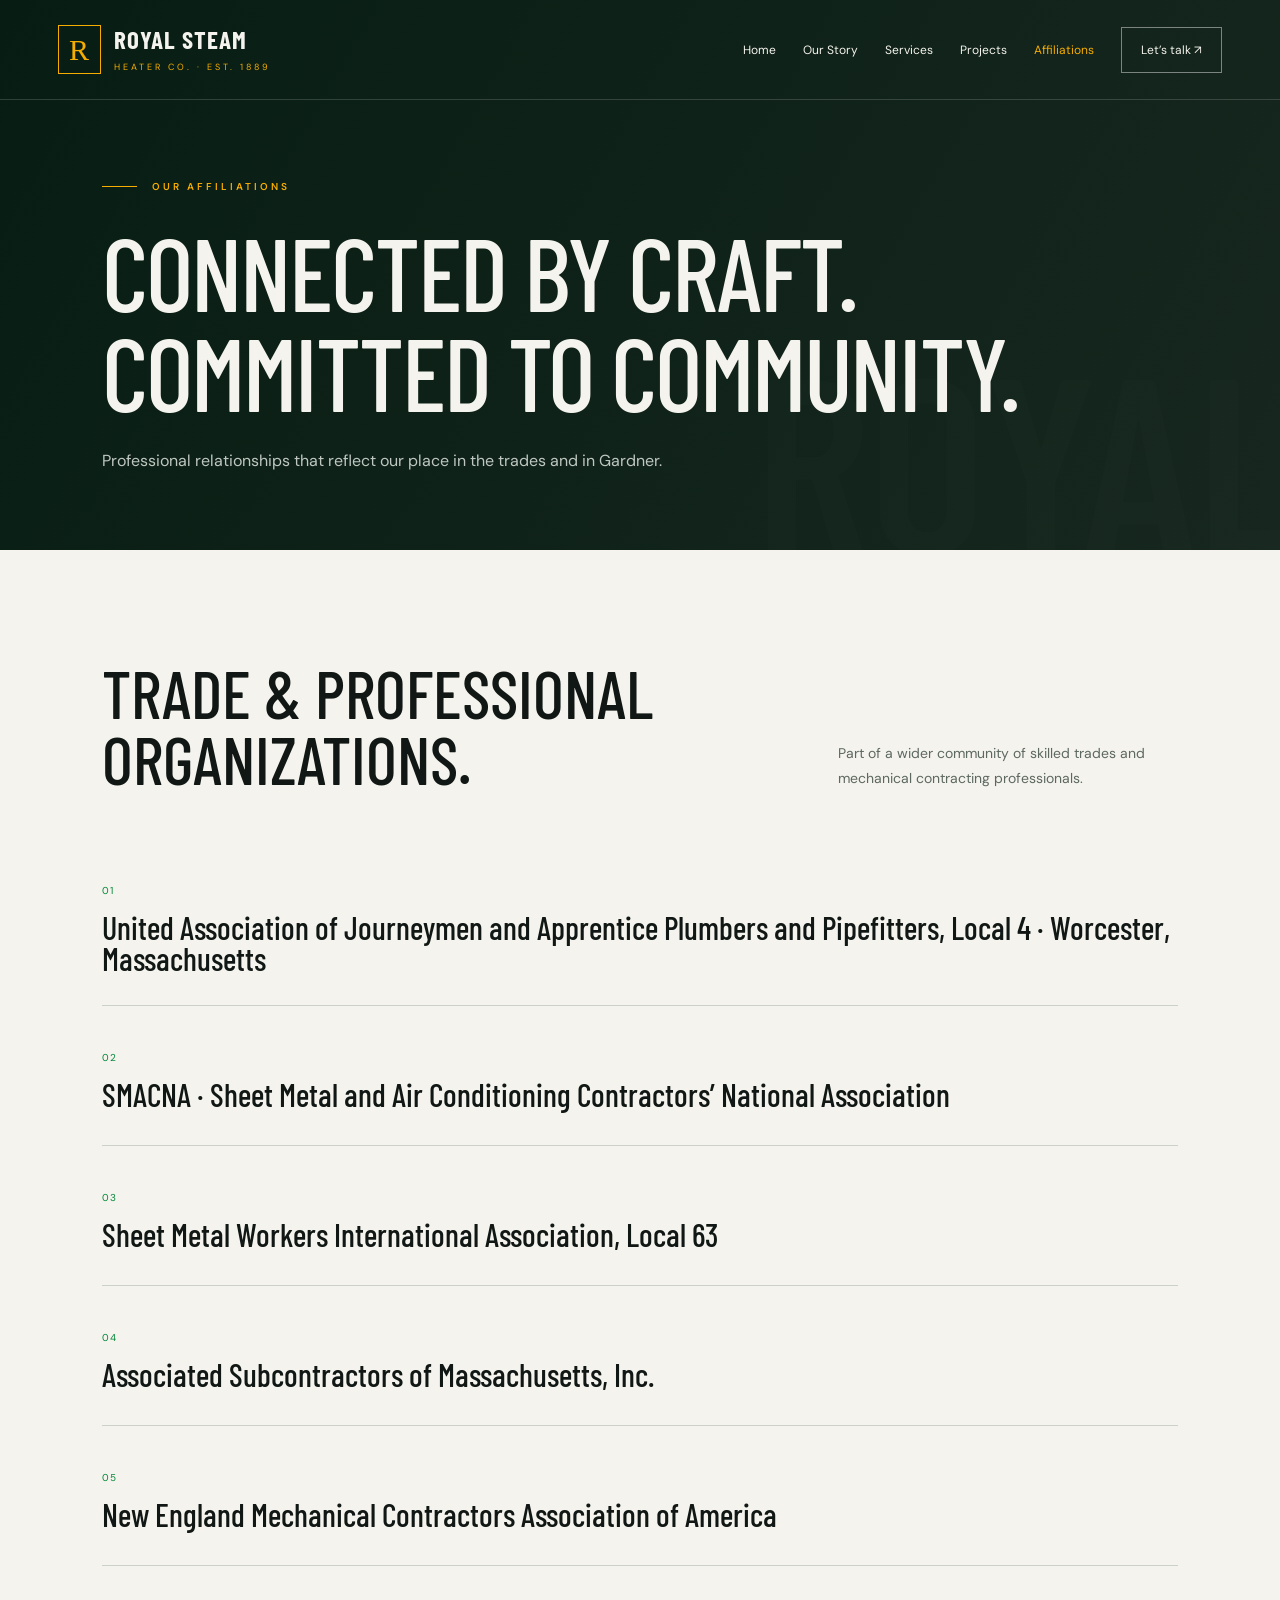
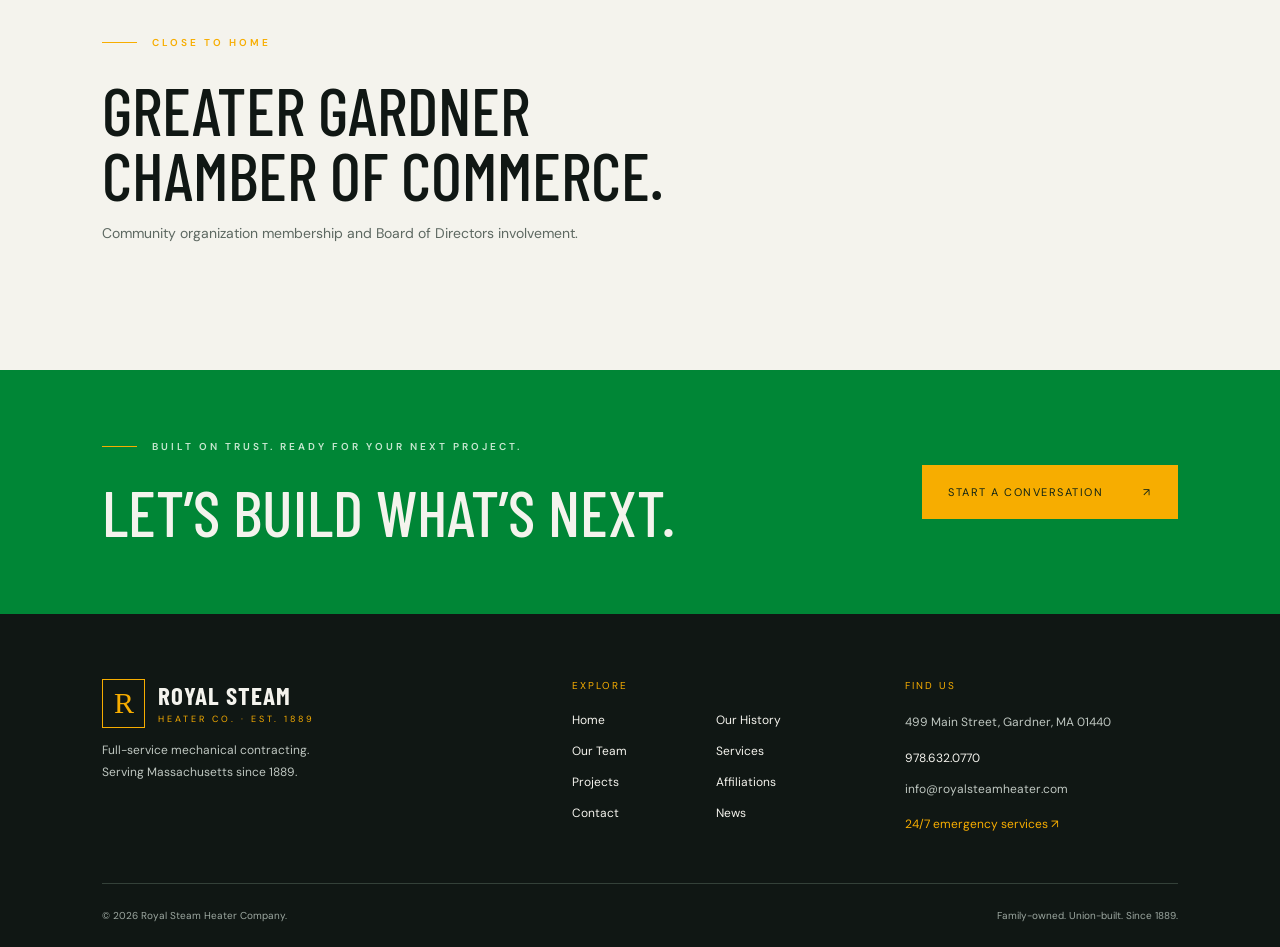
==== affiliations/index.html @ 874f2004 "Files Fix" ====
<!DOCTYPE html><html lang="en"><head><meta charset="UTF-8"><meta name="viewport" content="width=device-width,initial-scale=1"><meta name="description" content="Royal Steam Heater Company. Family-owned, full-service mechanical contracting for commercial, industrial and institutional clients throughout Massachusetts since 1889."><meta name="theme-color" content="#008636"><title>Royal Steam Heater Company | Mechanical Contracting Since 1889</title><link rel="stylesheet" href="/style.css"><script defer src="/app.js"></script></head><body><div id="app"></div><noscript>Please enable JavaScript to view this website. Contact Royal Steam Heater at 978.632.0770.</noscript></body></html>
---- style.css ----
@import url('https://fonts.googleapis.com/css2?family=Barlow+Condensed:wght@400;500;600;700&family=DM+Sans:wght@400;500;600;700&display=swap');
:root{--green:#008636;--gold:#f7ad00;--ink:#101714;--paper:#f4f3ed;--muted:#9da8a1}*{box-sizing:border-box}html{scroll-behavior:smooth;scroll-padding-top:100px}body{margin:0;background:var(--ink);color:var(--paper);font-family:'DM Sans',sans-serif}a{color:inherit;text-decoration:none}button,input,select,textarea{font:inherit}button,a,input,textarea,select{outline-offset:6px}button{cursor:pointer}img{max-width:100%;object-fit:cover}p{line-height:1.8;color:#bfc7c1}h1,h2,h3{font-family:'Barlow Condensed','Arial Narrow',sans-serif;font-weight:500;margin:0;line-height:.98}h1{font-size:clamp(64px,8.8vw,138px);text-transform:uppercase;letter-spacing:-2px}h2{font-size:clamp(46px,5.2vw,78px);text-transform:uppercase}h3{font-size:32px}header{height:100px;position:absolute;top:0;left:0;width:100%;z-index:10;border-bottom:1px solid #ffffff28;display:flex;align-items:center;justify-content:space-between;padding:0 4.5%;gap:24px}.brand{display:flex;align-items:center;gap:13px}.brand-icon{border:1px solid var(--gold);width:43px;height:49px;display:grid;place-items:center;color:var(--gold);font-family:Georgia;font-size:30px}.brand strong{display:block;font-family:'Barlow Condensed',sans-serif;font-size:25px;letter-spacing:1px}.brand small{font-size:9px;letter-spacing:3px;color:var(--gold)}nav{display:flex;gap:27px;align-items:center}nav a{font-size:12px;transition:color .2s}nav a:hover,nav a[aria-current=page]{color:var(--gold)}.nav-contact{border:1px solid #ffffff70;padding:14px 19px}.menu{display:none;background:none;color:white;border:1px solid #666;padding:10px}.hero{height: min(930px,100svh);min-height:690px;position:relative;display:flex;align-items:center;padding:140px 8% 110px;overflow:hidden}.hero-img{position:absolute;inset:0;width:100%;height:100%;object-fit:cover;animation:slowzoom 15s ease-out both}.hero:after{content:'';position:absolute;inset:0;background:linear-gradient(90deg,#07120ff2 0%,#07120faa 42%,#07120f22 100%),linear-gradient(0deg,#101714c0,transparent 45%)}.hero-content{position:relative;z-index:1;max-width:960px}.eyebrow{font-size:10px;letter-spacing:3px;text-transform:uppercase;display:flex;align-items:center;gap:15px;margin-bottom:28px;color:var(--gold);font-weight:600}.eyebrow:before{content:'';height:1px;width:35px;background:var(--gold)}h1 em{font-style:normal;color:var(--gold)}.hero p{max-width:460px;font-size:15px;margin:27px 0 32px}.button{display:inline-flex;align-items:center;justify-content:space-between;gap:40px;background:var(--green);color:white;padding:20px 26px;font-size:11px;letter-spacing:1.5px;text-transform:uppercase;border:0;transition:background .2s,transform .2s}.button:hover{background:#006c2c;transform:translateY(-3px)}.button.secondary{background:transparent;border:1px solid #758078}.hero-bottom{position:absolute;bottom:30px;left:4.5%;right:4.5%;z-index:2;display:flex;justify-content:space-between;border-top:1px solid #ffffff30;padding-top:23px;color:#d1d7d2;font-size:10px;letter-spacing:2px}.hero-index{position:absolute;right:4.5%;bottom:135px;z-index:2;writing-mode:vertical-rl;font-size:10px;letter-spacing:3px}.trust{display:grid;grid-template-columns:repeat(4,1fr);background:var(--green);padding:33px 8%;gap:30px}.trust div{border-right:1px solid #ffffff35;padding-right:20px}.trust div:last-child{border:0}.trust strong{display:block;font:500 39px 'Barlow Condensed',sans-serif}.trust span{font-size:10px;text-transform:uppercase;letter-spacing:1.7px;display:block;margin-top:7px;color:#d4eadb}.section{padding:110px 8%}.light{background:var(--paper);color:var(--ink)}.light p{color:#5d6861}.split{display:grid;grid-template-columns:1fr 1fr;gap:9%;align-items:center}.split img{width:100%;height:520px}.image-wrap{position:relative}.image-wrap:after{content:'EST. 1889';position:absolute;bottom:-23px;right:-23px;background:var(--green);color:white;padding:25px;font:500 30px 'Barlow Condensed'}.section p{font-size:14px}.text-link{display:inline-block;margin-top:22px;padding-bottom:12px;border-bottom:1px solid var(--green);font-size:11px;text-transform:uppercase;letter-spacing:2px}.heading-row{display:flex;justify-content:space-between;align-items:end;gap:40px;margin-bottom:48px}.heading-row p{max-width:340px;margin:0}.cards{display:grid;grid-template-columns:repeat(3,1fr);gap:22px}.service-card{position:relative;height:380px;overflow:hidden;display:flex;align-items:end;padding:30px}.service-card img{position:absolute;inset:0;width:100%;height:100%;transition:transform .7s}.service-card:after{content:'';position:absolute;inset:0;background:linear-gradient(0deg,#06110ff0,transparent 80%)}.service-card:hover img{transform:scale(1.07)}.service-card div{position:relative;z-index:1;width:100%}.service-card small{font-size:10px;letter-spacing:2px;color:var(--gold)}.service-card h3{margin:16px 0 4px;font-size:36px}.service-card span{position:absolute;right:0;bottom:3px;color:var(--gold);font-size:25px}.projects-list{margin-top:40px}.project{padding:24px 0;border-bottom:1px solid #344139;display:grid;grid-template-columns:60px 1fr auto;gap:24px;align-items:center}.project small{color:var(--gold)}.project h3{font-size:29px}.project p{margin:9px 0 0;font-size:11px;letter-spacing:1px}.project b{font-weight:400;font-size:22px;color:var(--gold)}.cta{background:var(--green);padding:70px 8%;display:flex;align-items:center;justify-content:space-between;gap:40px}.cta .eyebrow{color:#c8e8d1}.cta .button{background:var(--gold);color:#102416}.cta h2{font-size:64px}.footer{padding:65px 8% 25px}.footer-top{display:grid;grid-template-columns:1.5fr 1fr 1fr;gap:60px}.footer p,.footer a{font-size:12px}.footer-links{display:grid;grid-template-columns:1fr 1fr;gap:15px}.footer-label{color:var(--gold);font-size:10px;letter-spacing:2px;margin-bottom:20px}.copyright{display:flex;justify-content:space-between;border-top:1px solid #344139;margin-top:50px;padding-top:25px;font-size:10px;color:var(--muted)}.page-hero{padding:180px 8% 75px;background:linear-gradient(120deg,#071d13,#17271f);position:relative;overflow:hidden}.page-hero:after{content:'ROYAL';position:absolute;right:-20px;bottom:-55px;font:600 250px 'Barlow Condensed';color:#ffffff03;pointer-events:none}.page-hero h1{font-size:clamp(65px,8vw,110px)}.page-hero p{max-width:640px;margin:25px 0 0}.team{display:grid;grid-template-columns:repeat(3,1fr);gap:0 45px}.person{padding:30px 0;border-bottom:1px solid #cbd1c9;min-height:140px}.person small{display:block;color:var(--green);font-size:10px;letter-spacing:1px;margin-top:15px}.person a{display:block;font-size:12px;margin-top:14px;color:#5b6b60}.timeline{margin-top:40px}.timeline article{display:grid;grid-template-columns:130px 1fr;border-top:1px solid #cbd1c9;padding:35px 0;gap:40px}.timeline strong{font:500 48px 'Barlow Condensed';color:var(--green)}.timeline p{margin:0}.filters{display:flex;gap:10px;flex-wrap:wrap;margin:0 0 30px}.filters button{background:none;border:1px solid #536055;color:white;padding:12px 19px;font-size:11px}.filters button.active{background:var(--green);border-color:var(--green)}.service-detail{padding:40px 0;border-bottom:1px solid #cbd1c9}.service-detail summary{font:500 38px 'Barlow Condensed';cursor:pointer}.service-detail p{max-width:760px}.contact-layout{display:grid;grid-template-columns:1fr 1.3fr;gap:10%}.contact-layout h3{margin:30px 0 15px}.contact-layout a{display:inline-block;margin:8px 0}.form{display:grid;grid-template-columns:1fr 1fr;gap:25px}.form label{font-size:11px;letter-spacing:1px}.form input,.form textarea,.form select{display:block;width:100%;background:transparent;border:0;border-bottom:1px solid #98a69a;padding:15px 0;color:#1b3224;border-radius:0;margin-top:7px}.full{grid-column:1/-1}.form textarea{min-height:110px}.form p{margin:0;font-size:12px}.empty{border-top:1px solid #cbd1c9;border-bottom:1px solid #cbd1c9;padding:50px 0;margin-top:40px}.reveal{opacity:0;transform:translateY(25px);transition:opacity .7s,transform .7s}.reveal.shown{opacity:1;transform:none}.hero-content{animation:enter 1s both}@keyframes enter{from{opacity:0;transform:translateY(25px)}to{opacity:1;transform:none}}@keyframes slowzoom{from{transform:scale(1.08)}to{transform:scale(1)}}@media(min-width:1600px){.hero-content{max-width:1100px}}@media(max-width:1000px){nav{gap:15px}nav a{font-size:10px}.brand strong{font-size:20px}.hero{padding-left:6%}.section{padding:80px 6%}.split{gap:6%}.cards{gap:12px}.service-card{padding:20px}.service-card h3{font-size:30px}.footer{padding-left:6%;padding-right:6%}}@media(max-width:760px){header{height:82px}.menu{display:block}nav{display:none;position:absolute;top:82px;left:0;right:0;background:#101d15;padding:25px;flex-direction:column;align-items:stretch}nav.open{display:flex}nav a{font-size:15px;padding:12px}.hero{min-height:690px;height:94svh;padding:130px 6% 130px}.hero h1{font-size:76px}.hero p{font-size:14px;max-width:320px}.hero-bottom{font-size:8px;letter-spacing:1px}.hero-bottom span:last-child{display:none}.trust{grid-template-columns:1fr 1fr;padding:28px 6%;gap:30px}.trust div:nth-child(2){border:0}.trust strong{font-size:33px}.trust span{font-size:8px}.split{grid-template-columns:1fr;gap:50px}.split img{height:360px}.image-wrap{margin-right:20px}.heading-row{display:block}.heading-row p{margin-top:25px}.cards{grid-template-columns:1fr}.service-card{height:350px}.section{padding:70px 6%}.team{grid-template-columns:1fr 1fr;gap:20px}.person h3{font-size:27px}.project{grid-template-columns:25px 1fr;gap:15px}.project b{display:none}.project h3{font-size:26px}.cta{display:block;padding:50px 6%}.cta h2{font-size:49px}.cta .button{margin-top:28px}.footer-top{grid-template-columns:1fr;gap:35px}.copyright{gap:25px;line-height:1.7}.page-hero{padding:140px 6% 60px}.contact-layout{grid-template-columns:1fr;gap:45px}.timeline article{grid-template-columns:75px 1fr;gap:20px}.timeline strong{font-size:34px}.form{gap:25px 15px}.eyebrow{font-size:9px;letter-spacing:2px}}@media(prefers-reduced-motion:reduce){*,*:before,*:after{animation:none!important;transition:none!important;scroll-behavior:auto!important}.reveal{opacity:1;transform:none}}
[hidden]{display:none!important}
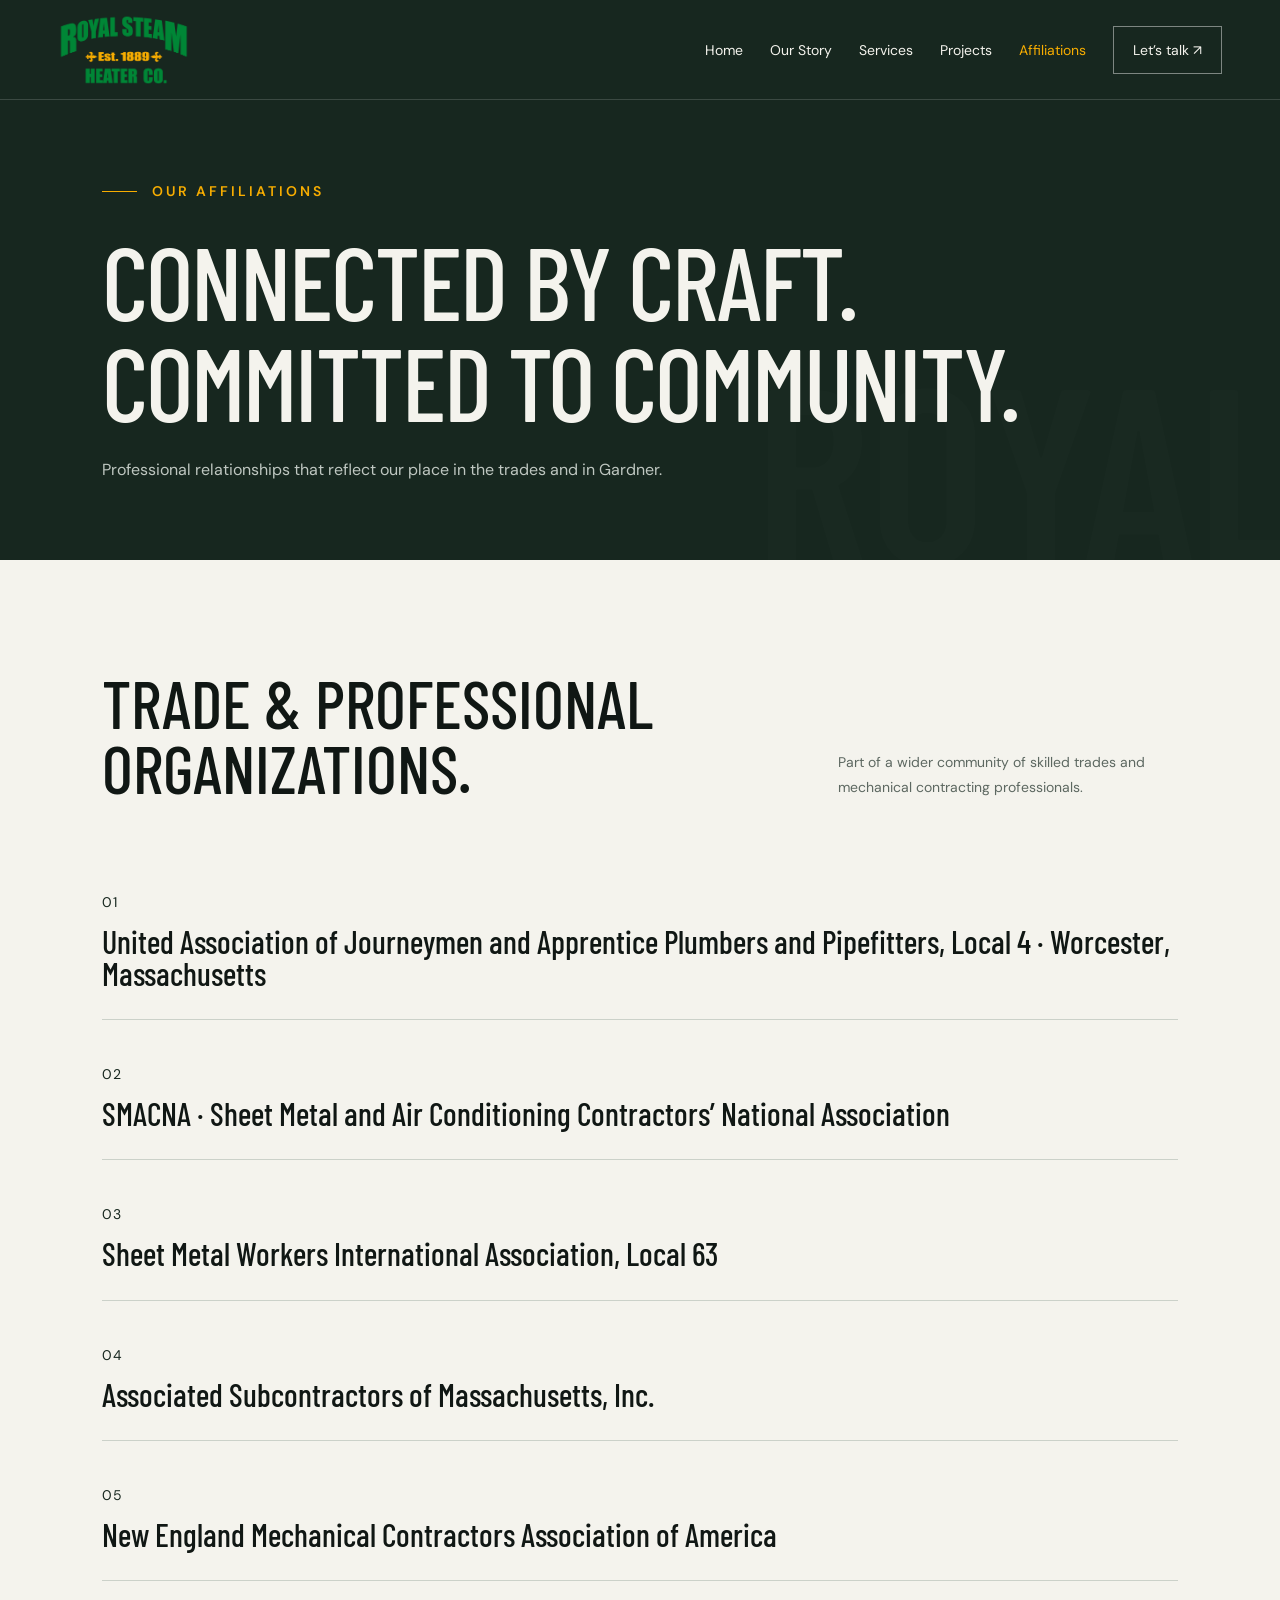
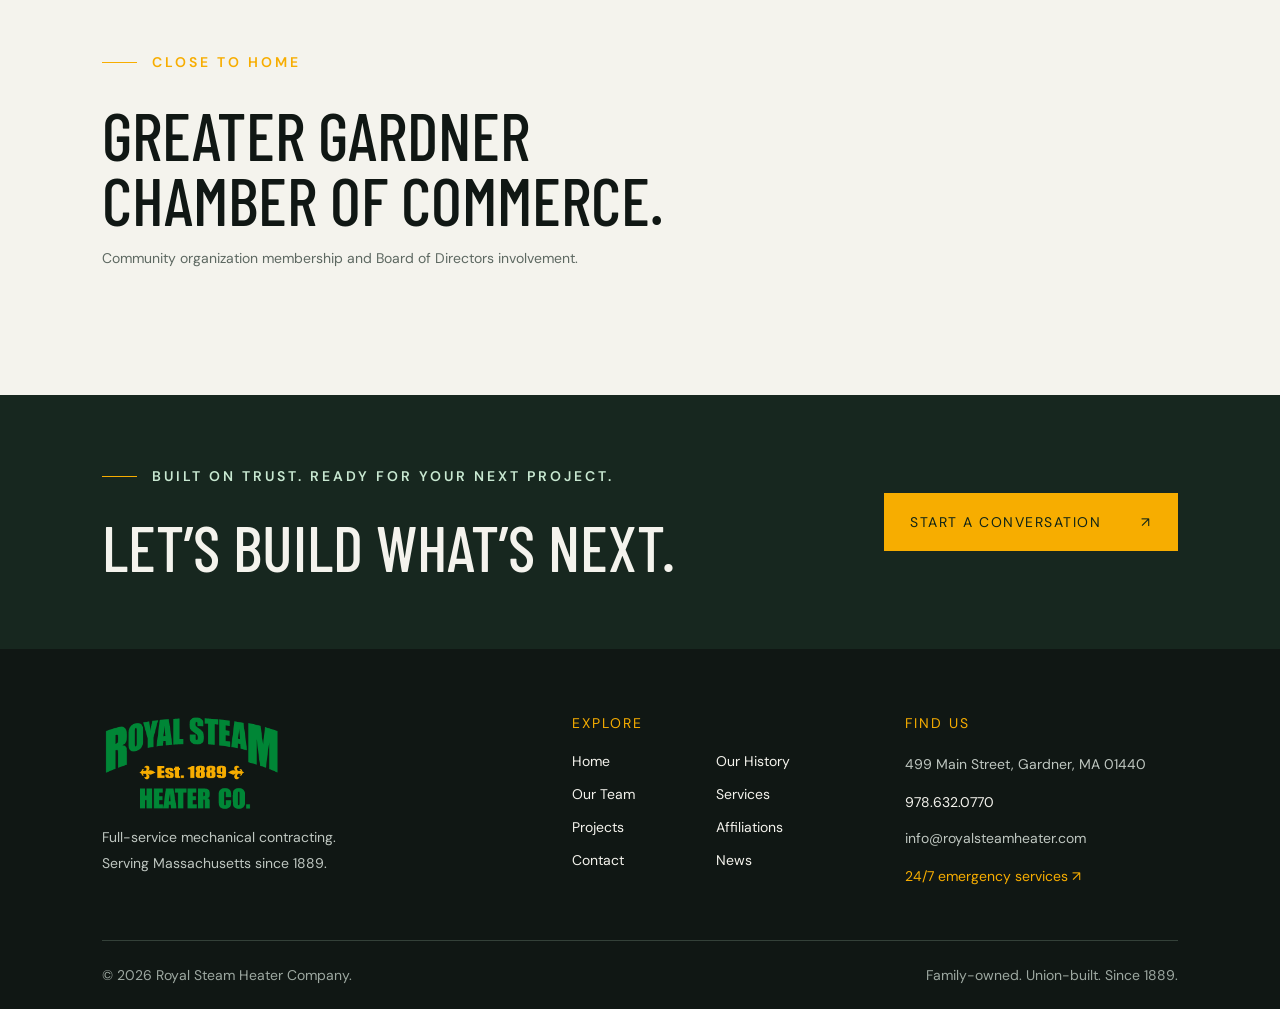
==== commit ad821597: "Feedback 1" ====
--- a/affiliations/index.html
+++ b/affiliations/index.html
@@ -1 +1 @@
-<!DOCTYPE html><html lang="en"><head><meta charset="UTF-8"><meta name="viewport" content="width=device-width,initial-scale=1"><meta name="description" content="Royal Steam Heater Company. Family-owned, full-service mechanical contracting for commercial, industrial and institutional clients throughout Massachusetts since 1889."><meta name="theme-color" content="#008636"><title>Royal Steam Heater Company | Mechanical Contracting Since 1889</title><link rel="stylesheet" href="/style.css"><script defer src="/app.js"></script></head><body><div id="app"></div><noscript>Please enable JavaScript to view this website. Contact Royal Steam Heater at 978.632.0770.</noscript></body></html>
+<!DOCTYPE html><html lang="en"><head><meta charset="UTF-8"><meta name="viewport" content="width=device-width,initial-scale=1"><meta name="description" content="Royal Steam Heater Company. Family-owned, full-service mechanical contracting for commercial, industrial and institutional clients throughout Massachusetts since 1889."><meta name="theme-color" content="#17271f"><title>Royal Steam Heater Company | Mechanical Contracting Since 1889</title><link rel="stylesheet" href="../style.css"><script defer src="../app.js"></script></head><body><div id="app"></div><noscript>Please enable JavaScript to view this website. Contact Royal Steam Heater at 978.632.0770.</noscript></body></html>
--- a/style.css
+++ b/style.css
@@ -1,3 +1,31 @@
 @import url('https://fonts.googleapis.com/css2?family=Barlow+Condensed:wght@400;500;600;700&family=DM+Sans:wght@400;500;600;700&display=swap');
-:root{--green:#008636;--gold:#f7ad00;--ink:#101714;--paper:#f4f3ed;--muted:#9da8a1}*{box-sizing:border-box}html{scroll-behavior:smooth;scroll-padding-top:100px}body{margin:0;background:var(--ink);color:var(--paper);font-family:'DM Sans',sans-serif}a{color:inherit;text-decoration:none}button,input,select,textarea{font:inherit}button,a,input,textarea,select{outline-offset:6px}button{cursor:pointer}img{max-width:100%;object-fit:cover}p{line-height:1.8;color:#bfc7c1}h1,h2,h3{font-family:'Barlow Condensed','Arial Narrow',sans-serif;font-weight:500;margin:0;line-height:.98}h1{font-size:clamp(64px,8.8vw,138px);text-transform:uppercase;letter-spacing:-2px}h2{font-size:clamp(46px,5.2vw,78px);text-transform:uppercase}h3{font-size:32px}header{height:100px;position:absolute;top:0;left:0;width:100%;z-index:10;border-bottom:1px solid #ffffff28;display:flex;align-items:center;justify-content:space-between;padding:0 4.5%;gap:24px}.brand{display:flex;align-items:center;gap:13px}.brand-icon{border:1px solid var(--gold);width:43px;height:49px;display:grid;place-items:center;color:var(--gold);font-family:Georgia;font-size:30px}.brand strong{display:block;font-family:'Barlow Condensed',sans-serif;font-size:25px;letter-spacing:1px}.brand small{font-size:9px;letter-spacing:3px;color:var(--gold)}nav{display:flex;gap:27px;align-items:center}nav a{font-size:12px;transition:color .2s}nav a:hover,nav a[aria-current=page]{color:var(--gold)}.nav-contact{border:1px solid #ffffff70;padding:14px 19px}.menu{display:none;background:none;color:white;border:1px solid #666;padding:10px}.hero{height: min(930px,100svh);min-height:690px;position:relative;display:flex;align-items:center;padding:140px 8% 110px;overflow:hidden}.hero-img{position:absolute;inset:0;width:100%;height:100%;object-fit:cover;animation:slowzoom 15s ease-out both}.hero:after{content:'';position:absolute;inset:0;background:linear-gradient(90deg,#07120ff2 0%,#07120faa 42%,#07120f22 100%),linear-gradient(0deg,#101714c0,transparent 45%)}.hero-content{position:relative;z-index:1;max-width:960px}.eyebrow{font-size:10px;letter-spacing:3px;text-transform:uppercase;display:flex;align-items:center;gap:15px;margin-bottom:28px;color:var(--gold);font-weight:600}.eyebrow:before{content:'';height:1px;width:35px;background:var(--gold)}h1 em{font-style:normal;color:var(--gold)}.hero p{max-width:460px;font-size:15px;margin:27px 0 32px}.button{display:inline-flex;align-items:center;justify-content:space-between;gap:40px;background:var(--green);color:white;padding:20px 26px;font-size:11px;letter-spacing:1.5px;text-transform:uppercase;border:0;transition:background .2s,transform .2s}.button:hover{background:#006c2c;transform:translateY(-3px)}.button.secondary{background:transparent;border:1px solid #758078}.hero-bottom{position:absolute;bottom:30px;left:4.5%;right:4.5%;z-index:2;display:flex;justify-content:space-between;border-top:1px solid #ffffff30;padding-top:23px;color:#d1d7d2;font-size:10px;letter-spacing:2px}.hero-index{position:absolute;right:4.5%;bottom:135px;z-index:2;writing-mode:vertical-rl;font-size:10px;letter-spacing:3px}.trust{display:grid;grid-template-columns:repeat(4,1fr);background:var(--green);padding:33px 8%;gap:30px}.trust div{border-right:1px solid #ffffff35;padding-right:20px}.trust div:last-child{border:0}.trust strong{display:block;font:500 39px 'Barlow Condensed',sans-serif}.trust span{font-size:10px;text-transform:uppercase;letter-spacing:1.7px;display:block;margin-top:7px;color:#d4eadb}.section{padding:110px 8%}.light{background:var(--paper);color:var(--ink)}.light p{color:#5d6861}.split{display:grid;grid-template-columns:1fr 1fr;gap:9%;align-items:center}.split img{width:100%;height:520px}.image-wrap{position:relative}.image-wrap:after{content:'EST. 1889';position:absolute;bottom:-23px;right:-23px;background:var(--green);color:white;padding:25px;font:500 30px 'Barlow Condensed'}.section p{font-size:14px}.text-link{display:inline-block;margin-top:22px;padding-bottom:12px;border-bottom:1px solid var(--green);font-size:11px;text-transform:uppercase;letter-spacing:2px}.heading-row{display:flex;justify-content:space-between;align-items:end;gap:40px;margin-bottom:48px}.heading-row p{max-width:340px;margin:0}.cards{display:grid;grid-template-columns:repeat(3,1fr);gap:22px}.service-card{position:relative;height:380px;overflow:hidden;display:flex;align-items:end;padding:30px}.service-card img{position:absolute;inset:0;width:100%;height:100%;transition:transform .7s}.service-card:after{content:'';position:absolute;inset:0;background:linear-gradient(0deg,#06110ff0,transparent 80%)}.service-card:hover img{transform:scale(1.07)}.service-card div{position:relative;z-index:1;width:100%}.service-card small{font-size:10px;letter-spacing:2px;color:var(--gold)}.service-card h3{margin:16px 0 4px;font-size:36px}.service-card span{position:absolute;right:0;bottom:3px;color:var(--gold);font-size:25px}.projects-list{margin-top:40px}.project{padding:24px 0;border-bottom:1px solid #344139;display:grid;grid-template-columns:60px 1fr auto;gap:24px;align-items:center}.project small{color:var(--gold)}.project h3{font-size:29px}.project p{margin:9px 0 0;font-size:11px;letter-spacing:1px}.project b{font-weight:400;font-size:22px;color:var(--gold)}.cta{background:var(--green);padding:70px 8%;display:flex;align-items:center;justify-content:space-between;gap:40px}.cta .eyebrow{color:#c8e8d1}.cta .button{background:var(--gold);color:#102416}.cta h2{font-size:64px}.footer{padding:65px 8% 25px}.footer-top{display:grid;grid-template-columns:1.5fr 1fr 1fr;gap:60px}.footer p,.footer a{font-size:12px}.footer-links{display:grid;grid-template-columns:1fr 1fr;gap:15px}.footer-label{color:var(--gold);font-size:10px;letter-spacing:2px;margin-bottom:20px}.copyright{display:flex;justify-content:space-between;border-top:1px solid #344139;margin-top:50px;padding-top:25px;font-size:10px;color:var(--muted)}.page-hero{padding:180px 8% 75px;background:linear-gradient(120deg,#071d13,#17271f);position:relative;overflow:hidden}.page-hero:after{content:'ROYAL';position:absolute;right:-20px;bottom:-55px;font:600 250px 'Barlow Condensed';color:#ffffff03;pointer-events:none}.page-hero h1{font-size:clamp(65px,8vw,110px)}.page-hero p{max-width:640px;margin:25px 0 0}.team{display:grid;grid-template-columns:repeat(3,1fr);gap:0 45px}.person{padding:30px 0;border-bottom:1px solid #cbd1c9;min-height:140px}.person small{display:block;color:var(--green);font-size:10px;letter-spacing:1px;margin-top:15px}.person a{display:block;font-size:12px;margin-top:14px;color:#5b6b60}.timeline{margin-top:40px}.timeline article{display:grid;grid-template-columns:130px 1fr;border-top:1px solid #cbd1c9;padding:35px 0;gap:40px}.timeline strong{font:500 48px 'Barlow Condensed';color:var(--green)}.timeline p{margin:0}.filters{display:flex;gap:10px;flex-wrap:wrap;margin:0 0 30px}.filters button{background:none;border:1px solid #536055;color:white;padding:12px 19px;font-size:11px}.filters button.active{background:var(--green);border-color:var(--green)}.service-detail{padding:40px 0;border-bottom:1px solid #cbd1c9}.service-detail summary{font:500 38px 'Barlow Condensed';cursor:pointer}.service-detail p{max-width:760px}.contact-layout{display:grid;grid-template-columns:1fr 1.3fr;gap:10%}.contact-layout h3{margin:30px 0 15px}.contact-layout a{display:inline-block;margin:8px 0}.form{display:grid;grid-template-columns:1fr 1fr;gap:25px}.form label{font-size:11px;letter-spacing:1px}.form input,.form textarea,.form select{display:block;width:100%;background:transparent;border:0;border-bottom:1px solid #98a69a;padding:15px 0;color:#1b3224;border-radius:0;margin-top:7px}.full{grid-column:1/-1}.form textarea{min-height:110px}.form p{margin:0;font-size:12px}.empty{border-top:1px solid #cbd1c9;border-bottom:1px solid #cbd1c9;padding:50px 0;margin-top:40px}.reveal{opacity:0;transform:translateY(25px);transition:opacity .7s,transform .7s}.reveal.shown{opacity:1;transform:none}.hero-content{animation:enter 1s both}@keyframes enter{from{opacity:0;transform:translateY(25px)}to{opacity:1;transform:none}}@keyframes slowzoom{from{transform:scale(1.08)}to{transform:scale(1)}}@media(min-width:1600px){.hero-content{max-width:1100px}}@media(max-width:1000px){nav{gap:15px}nav a{font-size:10px}.brand strong{font-size:20px}.hero{padding-left:6%}.section{padding:80px 6%}.split{gap:6%}.cards{gap:12px}.service-card{padding:20px}.service-card h3{font-size:30px}.footer{padding-left:6%;padding-right:6%}}@media(max-width:760px){header{height:82px}.menu{display:block}nav{display:none;position:absolute;top:82px;left:0;right:0;background:#101d15;padding:25px;flex-direction:column;align-items:stretch}nav.open{display:flex}nav a{font-size:15px;padding:12px}.hero{min-height:690px;height:94svh;padding:130px 6% 130px}.hero h1{font-size:76px}.hero p{font-size:14px;max-width:320px}.hero-bottom{font-size:8px;letter-spacing:1px}.hero-bottom span:last-child{display:none}.trust{grid-template-columns:1fr 1fr;padding:28px 6%;gap:30px}.trust div:nth-child(2){border:0}.trust strong{font-size:33px}.trust span{font-size:8px}.split{grid-template-columns:1fr;gap:50px}.split img{height:360px}.image-wrap{margin-right:20px}.heading-row{display:block}.heading-row p{margin-top:25px}.cards{grid-template-columns:1fr}.service-card{height:350px}.section{padding:70px 6%}.team{grid-template-columns:1fr 1fr;gap:20px}.person h3{font-size:27px}.project{grid-template-columns:25px 1fr;gap:15px}.project b{display:none}.project h3{font-size:26px}.cta{display:block;padding:50px 6%}.cta h2{font-size:49px}.cta .button{margin-top:28px}.footer-top{grid-template-columns:1fr;gap:35px}.copyright{gap:25px;line-height:1.7}.page-hero{padding:140px 6% 60px}.contact-layout{grid-template-columns:1fr;gap:45px}.timeline article{grid-template-columns:75px 1fr;gap:20px}.timeline strong{font-size:34px}.form{gap:25px 15px}.eyebrow{font-size:9px;letter-spacing:2px}}@media(prefers-reduced-motion:reduce){*,*:before,*:after{animation:none!important;transition:none!important;scroll-behavior:auto!important}.reveal{opacity:1;transform:none}}
+:root{--green:#17271f;--gold:#f7ad00;--ink:#101714;--paper:#f4f3ed;--muted:#9da8a1}*{box-sizing:border-box}html{scroll-behavior:smooth;scroll-padding-top:100px}body{margin:0;background:var(--ink);color:var(--paper);font-family:'DM Sans',sans-serif}a{color:inherit;text-decoration:none}button,input,select,textarea{font:inherit}button,a,input,textarea,select{outline-offset:6px}button{cursor:pointer}img{max-width:100%;object-fit:cover}p{line-height:1.8;color:#bfc7c1}h1,h2,h3{font-family:'Barlow Condensed','Arial Narrow',sans-serif;font-weight:500;margin:0;line-height:.98}h1{font-size:clamp(64px,8.8vw,138px);text-transform:uppercase;letter-spacing:-2px}h2{font-size:clamp(46px,5.2vw,78px);text-transform:uppercase}h3{font-size:32px}header{height:100px;position:absolute;top:0;left:0;width:100%;z-index:10;border-bottom:1px solid #ffffff28;display:flex;align-items:center;justify-content:space-between;padding:0 4.5%;gap:24px}.brand{display:flex;align-items:center;gap:13px}nav{display:flex;gap:27px;align-items:center}nav a{font-size:14px;transition:color .2s}nav a:hover,nav a[aria-current=page]{color:var(--gold)}.nav-contact{border:1px solid #ffffff70;padding:14px 19px}.menu{display:none;background:none;color:white;border:1px solid #666;padding:10px}.hero{height: min(930px,100svh);min-height:690px;position:relative;display:flex;align-items:center;padding:140px 8% 110px;overflow:hidden}.hero-img{position:absolute;inset:0;width:100%;height:100%;object-fit:cover;animation:slowzoom 15s ease-out both}.hero:after{content:'';position:absolute;inset:0;background:linear-gradient(90deg,#07120ff2 0%,#07120faa 42%,#07120f22 100%),linear-gradient(0deg,#101714c0,transparent 45%)}.hero-content{position:relative;z-index:1;max-width:960px}.eyebrow{font-size:14px;letter-spacing:3px;text-transform:uppercase;display:flex;align-items:center;gap:15px;margin-bottom:28px;color:var(--gold);font-weight:600}.eyebrow:before{content:'';height:1px;width:35px;background:var(--gold)}h1 em{font-style:normal;color:var(--gold)}.hero p{max-width:460px;font-size:15px;margin:27px 0 32px}.button{display:inline-flex;align-items:center;justify-content:space-between;gap:40px;background:var(--green);color:white;padding:20px 26px;font-size:14px;letter-spacing:1.5px;text-transform:uppercase;border:0;transition:background .2s,transform .2s}.button:hover{background:var(--green);filter:brightness(1.15);transform:translateY(-3px)}.button.secondary{background:transparent;border:1px solid #758078}.hero-bottom{position:absolute;bottom:30px;left:4.5%;right:4.5%;z-index:2;display:flex;justify-content:space-between;border-top:1px solid #ffffff30;padding-top:23px;color:#d1d7d2;font-size:14px;letter-spacing:2px}.hero-index{position:absolute;right:4.5%;bottom:135px;z-index:2;writing-mode:vertical-rl;font-size:14px;letter-spacing:3px}.trust{display:grid;grid-template-columns:repeat(4,1fr);background:var(--green);padding:33px 8%;gap:30px}.trust div{border-right:1px solid #ffffff35;padding-right:20px}.trust div:last-child{border:0}.trust strong{display:block;font:500 39px 'Barlow Condensed',sans-serif}.trust span{font-size:14px;text-transform:uppercase;letter-spacing:1.7px;display:block;margin-top:7px;color:#d4eadb}.section{padding:110px 8%}.light{background:var(--paper);color:var(--ink)}.light p{color:#5d6861}.split{display:grid;grid-template-columns:1fr 1fr;gap:9%;align-items:center}.split img{width:100%;height:520px}.image-wrap{position:relative}.image-wrap:after{content:'EST. 1889';position:absolute;bottom:-23px;right:-23px;background:var(--green);color:white;padding:25px;font:500 30px 'Barlow Condensed'}.section p{font-size:14px}.text-link{display:inline-block;margin-top:22px;padding-bottom:12px;border-bottom:1px solid var(--green);font-size:14px;text-transform:uppercase;letter-spacing:2px}.heading-row{display:flex;justify-content:space-between;align-items:end;gap:40px;margin-bottom:48px}.heading-row p{max-width:340px;margin:0}.cards{display:grid;grid-template-columns:repeat(3,1fr);gap:22px}.service-card{position:relative;height:380px;overflow:hidden;display:flex;align-items:end;padding:30px}.service-card img{position:absolute;inset:0;width:100%;height:100%;transition:transform .7s}.service-card:after{content:'';position:absolute;inset:0;background:linear-gradient(0deg,#06110ff0,transparent 80%)}.service-card:hover img{transform:scale(1.07)}.service-card div{position:relative;z-index:1;width:100%}.service-card small{font-size:14px;letter-spacing:2px;color:var(--gold)}.service-card h3{margin:16px 0 4px;font-size:36px}.service-card span{position:absolute;right:0;bottom:3px;color:var(--gold);font-size:25px}.projects-list{margin-top:40px}.project{padding:24px 0;border-bottom:1px solid #344139;display:grid;grid-template-columns:60px 1fr;gap:24px;align-items:center}.project small{color:var(--gold)}.project h3{font-size:29px}.project p{margin:9px 0 0;font-size:14px;letter-spacing:1px}.cta{background:var(--green);padding:70px 8%;display:flex;align-items:center;justify-content:space-between;gap:40px}.cta .eyebrow{color:#c8e8d1}.cta .button{background:var(--gold);color:#102416}.cta h2{font-size:64px}.footer{padding:65px 8% 25px}.footer-top{display:grid;grid-template-columns:1.5fr 1fr 1fr;gap:60px}.footer p,.footer a{font-size:14px}.footer-links{display:grid;grid-template-columns:1fr 1fr;gap:15px}.footer-label{color:var(--gold);font-size:14px;letter-spacing:2px;margin-bottom:20px}.copyright{display:flex;justify-content:space-between;border-top:1px solid #344139;margin-top:50px;padding-top:25px;font-size:14px;color:var(--muted)}.page-hero{padding:180px 8% 75px;background:var(--green);position:relative;overflow:hidden}.page-hero:after{content:'ROYAL';position:absolute;right:-20px;bottom:-55px;font:600 250px 'Barlow Condensed';color:#ffffff03;pointer-events:none}.page-hero h1{font-size:clamp(65px,8vw,110px)}.page-hero p{max-width:640px;margin:25px 0 0}.team{display:grid;grid-template-columns:repeat(3,1fr);gap:0 45px}.person{padding:30px 0;border-bottom:1px solid #cbd1c9;min-height:140px}.person small{display:block;color:var(--green);font-size:14px;letter-spacing:1px;margin-top:15px}.person a{display:block;font-size:14px;margin-top:14px;color:#5b6b60}.timeline{margin-top:40px}.timeline article{display:grid;grid-template-columns:130px 1fr;border-top:1px solid #cbd1c9;padding:35px 0;gap:40px}.timeline strong{font:500 48px 'Barlow Condensed';color:var(--green)}.timeline p{margin:0}.filters{display:flex;gap:10px;flex-wrap:wrap;margin:0 0 30px}.filters button{background:none;border:1px solid #536055;color:white;padding:12px 19px;font-size:14px}.filters button.active{background:var(--green);border-color:var(--green)}.service-detail{padding:40px 0;border-bottom:1px solid #cbd1c9}.service-detail summary{font:500 38px 'Barlow Condensed';cursor:pointer}.service-detail p{max-width:760px}.contact-layout{display:grid;grid-template-columns:1fr 1.3fr;gap:10%}.contact-layout h3{margin:30px 0 15px}.contact-layout a{display:inline-block;margin:8px 0}.form{display:grid;grid-template-columns:1fr 1fr;gap:25px}.form label{font-size:14px;letter-spacing:1px}.form input,.form textarea,.form select{display:block;width:100%;background:transparent;border:0;border-bottom:1px solid #98a69a;padding:15px 0;color:#1b3224;border-radius:0;margin-top:7px}.full{grid-column:1/-1}.form textarea{min-height:110px}.form p{margin:0;font-size:14px}.empty{border-top:1px solid #cbd1c9;border-bottom:1px solid #cbd1c9;padding:50px 0;margin-top:40px}.reveal{opacity:0;transform:translateY(25px);transition:opacity .7s,transform .7s}.reveal.shown{opacity:1;transform:none}.hero-content{animation:enter 1s both}@keyframes enter{from{opacity:0;transform:translateY(25px)}to{opacity:1;transform:none}}@keyframes slowzoom{from{transform:scale(1.08)}to{transform:scale(1)}}@media(min-width:1600px){.hero-content{max-width:1100px}}@media(max-width:1000px){nav{gap:15px}nav a{font-size:14px}.hero{padding-left:6%}.section{padding:80px 6%}.split{gap:6%}.cards{gap:12px}.service-card{padding:20px}.service-card h3{font-size:30px}.footer{padding-left:6%;padding-right:6%}}@media(max-width:760px){header{height:82px}.menu{display:block}nav{display:none;position:absolute;top:82px;left:0;right:0;background:var(--green);padding:25px;flex-direction:column;align-items:stretch}nav.open{display:flex}nav a{font-size:15px;padding:12px}.hero{min-height:690px;height:94svh;padding:130px 6% 130px}.hero h1{font-size:76px}.hero p{font-size:14px;max-width:320px}.hero-bottom{font-size:14px;letter-spacing:1px}.hero-bottom span:last-child{display:none}.trust{grid-template-columns:1fr 1fr;padding:28px 6%;gap:30px}.trust div:nth-child(2){border:0}.trust strong{font-size:33px}.trust span{font-size:14px}.split{grid-template-columns:1fr;gap:50px}.split img{height:360px}.image-wrap{margin-right:20px}.heading-row{display:block}.heading-row p{margin-top:25px}.cards{grid-template-columns:1fr}.service-card{height:350px}.section{padding:70px 6%}.team{grid-template-columns:1fr 1fr;gap:20px}.person h3{font-size:27px}.project{grid-template-columns:25px 1fr;gap:15px}.project h3{font-size:26px}.cta{display:block;padding:50px 6%}.cta h2{font-size:49px}.cta .button{margin-top:28px}.footer-top{grid-template-columns:1fr;gap:35px}.copyright{gap:25px;line-height:1.7}.page-hero{padding:140px 6% 60px}.contact-layout{grid-template-columns:1fr;gap:45px}.timeline article{grid-template-columns:75px 1fr;gap:20px}.timeline strong{font-size:34px}.form{gap:25px 15px}.eyebrow{font-size:14px;letter-spacing:2px}}@media(prefers-reduced-motion:reduce){*,*:before,*:after{animation:none!important;transition:none!important;scroll-behavior:auto!important}.reveal{opacity:1;transform:none}}
 [hidden]{display:none!important}
+
+/* Legible type and consistent branding across desktop and mobile. */
+body{font-size:16px}
+small{font-size:14px}
+.brand{flex-shrink:0}
+.brand-logo{display:block;width:132px;height:auto;object-fit:contain}
+.footer .brand-logo{width:180px}
+.service-card h3{color:#fff;padding-right:30px;text-shadow:0 2px 12px #0009}
+.hero-bottom{flex-wrap:wrap;gap:16px 24px;line-height:1.6}
+.eyebrow{line-height:1.6}
+.trust span{line-height:1.6;letter-spacing:1px}
+.person a,.footer a{overflow-wrap:anywhere}
+@media(max-width:1000px){nav{gap:16px}}
+@media(max-width:760px){
+ .brand-logo{width:110px}
+ .hero-index{display:none}
+ .hero-bottom{letter-spacing:.5px}
+ .hero-bottom>span:first-child{max-width:100%}
+ .hero-bottom>a{font-size:14px}
+ .hero .eyebrow{max-width:90%;letter-spacing:1px}
+ .trust{gap:26px 18px}
+ .trust div{padding-right:10px}
+ .trust span{letter-spacing:.3px}
+ .team{grid-template-columns:1fr}
+ .footer-links{gap:18px}
+ .copyright{flex-wrap:wrap}
+ .button{gap:20px;line-height:1.5}
+}
